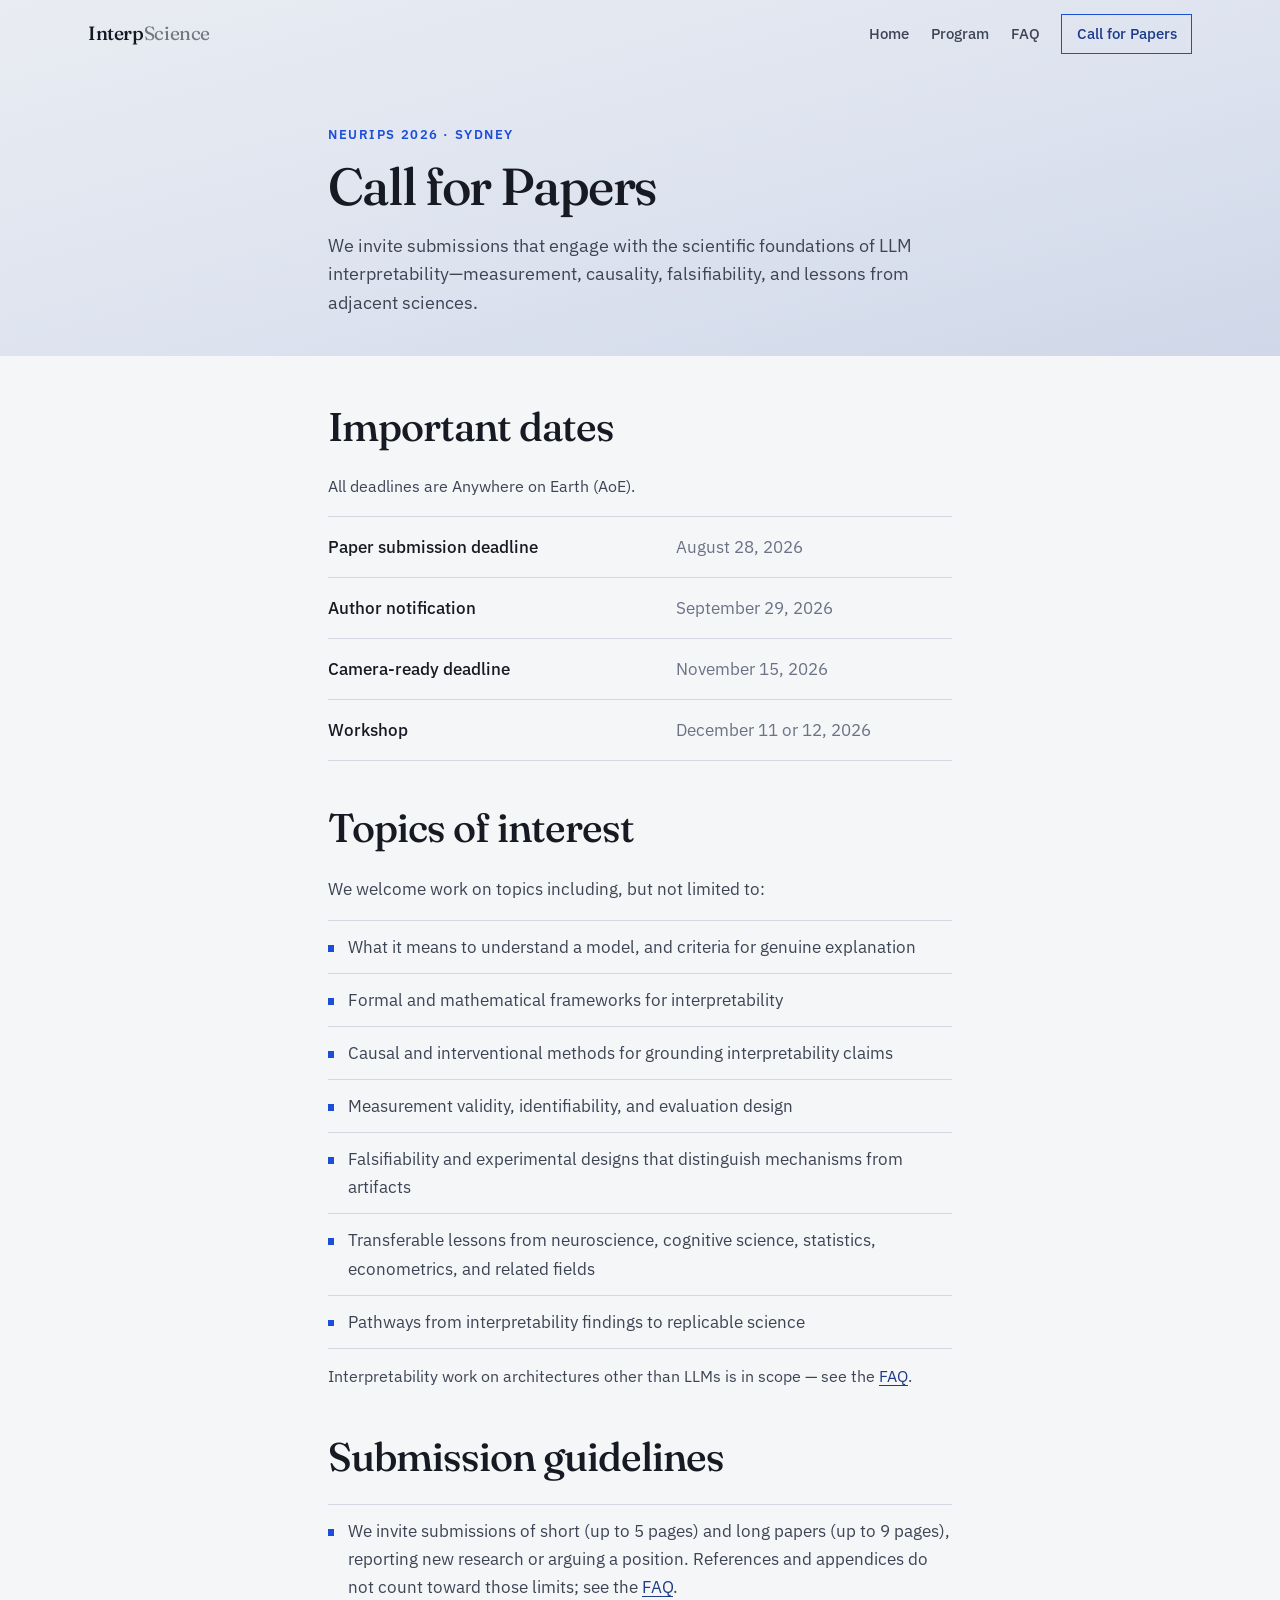
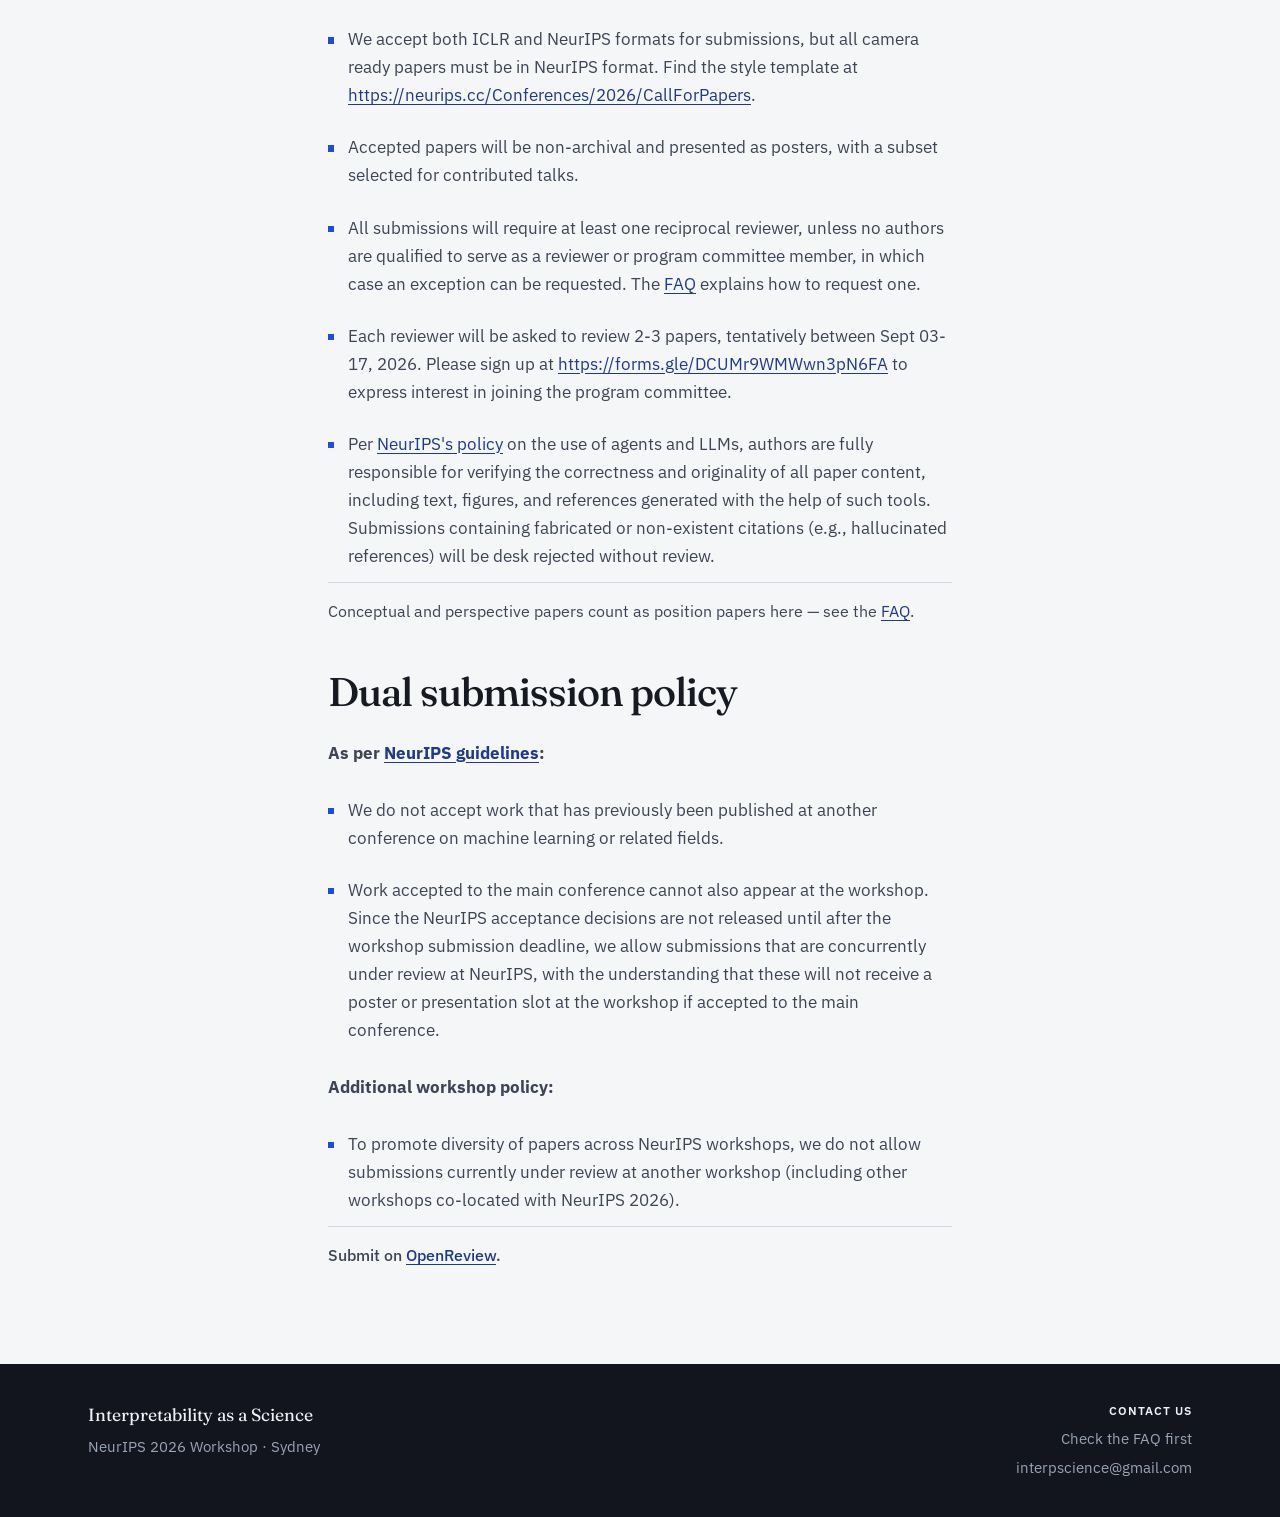
==== cfp.html @ 2ca09cff "Minor formatting fixes" ====
<!DOCTYPE html>
<html lang="en">
<head>
  <meta charset="UTF-8" />
  <meta name="viewport" content="width=device-width, initial-scale=1" />
  <title>Call for Papers · Interpretability as a Science</title>
  <meta name="description" content="Call for papers for the Interpretability as a Science workshop at NeurIPS 2026." />
  <link rel="preconnect" href="https://fonts.googleapis.com" />
  <link rel="preconnect" href="https://fonts.gstatic.com" crossorigin />
  <link href="https://fonts.googleapis.com/css2?family=Fraunces:opsz,wght@9..144,400;9..144,500;9..144,600&family=IBM+Plex+Sans:wght@400;500;600&display=swap" rel="stylesheet" />
  <link rel="stylesheet" href="static/styles.css" />
  <!-- <base href="/InterpScience/"> -->
  <link rel="icon" href="static/favicon.svg" type="image/svg+xml" />
  <link rel="icon" href="static/favicon-32.png" sizes="32x32" type="image/png" />
  <link rel="icon" href="static/favicon-192.png" sizes="192x192" type="image/png" />
  <link rel="apple-touch-icon" href="static/apple-touch-icon.png" />
</head>
<body>
  <a class="skip-link" href="#main">Skip to content</a>

  <header class="site-header is-scrolled" data-header>
    <div class="header-inner">
      <a class="wordmark" href=".">Interp<span>Science</span></a>
      <nav class="nav" aria-label="Primary">
        <a href=".">Home</a>
        <a href="program">Program</a>
        <a href="faq">FAQ</a>
        <a class="nav-cta" href="cfp" aria-current="page">Call for Papers</a>
      </nav>
      <button class="nav-toggle" type="button" aria-expanded="false" aria-controls="mobile-nav" data-nav-toggle>
        <span class="sr-only">Menu</span>
        <span></span><span></span>
      </button>
    </div>
    <nav id="mobile-nav" class="mobile-nav" data-mobile-nav hidden>
      <a href=".">Home</a>
      <a href="program">Program</a>
      <a href="faq">FAQ</a>
      <a href="cfp" aria-current="page">Call for Papers</a>
    </nav>
  </header>

  <main id="main">
    <section class="page-hero">
      <div class="section-inner narrow">
        <p class="eyebrow">NeurIPS 2026 · Sydney</p>
        <h1>Call for Papers</h1>
        <p class="page-lede">
          We invite submissions that engage with the scientific foundations of LLM interpretability—measurement, causality, falsifiability, and lessons from adjacent sciences.
        </p>
      </div>
    </section>

    <section class="section page-section">
      <div class="section-inner narrow">
        <h2>Important dates</h2>
        <p class="note">All deadlines are Anywhere on Earth (AoE).</p>
        <dl class="date-list">
          <div>
            <dt>Paper submission deadline</dt>
            <dd>August 28, 2026</dd>
          </div>
          <div>
            <dt>Author notification</dt>
            <dd>September 29, 2026</dd>
          </div>
          <div>
            <dt>Camera-ready deadline</dt>
            <dd>November 15, 2026</dd>
          </div>
          <div>
            <dt>Workshop</dt>
            <dd>December 11 or 12, 2026</dd>
          </div>
        </dl>

        <h2>Topics of interest</h2>
        <p>We welcome work on topics including, but not limited to:</p>
        <ul class="topic-list">
          <li>What it means to understand a model, and criteria for genuine explanation</li>
          <li>Formal and mathematical frameworks for interpretability</li>
          <li>Causal and interventional methods for grounding interpretability claims</li>
          <li>Measurement validity, identifiability, and evaluation design</li>
          <li>Falsifiability and experimental designs that distinguish mechanisms from artifacts</li>
          <li>Transferable lessons from neuroscience, cognitive science, statistics, econometrics, and related fields</li>
          <li>Pathways from interpretability findings to replicable science</li>
        </ul>
        <p class="note">Interpretability work on architectures other than LLMs is in scope — see the <a href="faq#is-work-on-architectures-other-than-llms-eg-rnns-state-space-models-in-scope">FAQ</a>.</p>

        <h2>Submission guidelines</h2>
        <ul class="submission-guidelines">
          <li>We invite submissions of short (up to 5 pages) and long papers (up to 9 pages), reporting new research or arguing a position. References and appendices do not count toward those limits; see the <a href="faq#do-references-and-appendices-count-toward-the-page-limit">FAQ</a>.</li>
          <li>We accept both ICLR and NeurIPS formats for submissions, but all camera ready papers must be in NeurIPS format. Find the style template at <a href="https://neurips.cc/Conferences/2026/CallForPapers">https://neurips.cc/Conferences/2026/CallForPapers</a>.</li>
          <!-- <li>Per NeurIPS guidelines, we do not accept work that has been previously published in other conferences on machine learning or related fields, including NeurIPS 2026 main conference.</li> -->
          
          <li>Accepted papers will be non-archival and presented as posters, with a subset selected for contributed talks.</li>
          <li>All submissions will require at least one reciprocal reviewer, unless no authors are qualified to serve as a reviewer or program committee member, in which case an exception can be requested. The <a href="faq#how-do-i-request-a-reciprocal-reviewer-exception">FAQ</a> explains how to request one.</li>
          <li>Each reviewer will be asked to review 2-3 papers, tentatively between Sept 03-17, 2026. Please sign up at <a href="https://forms.gle/DCUMr9WMWwn3pN6FA">https://forms.gle/DCUMr9WMWwn3pN6FA</a> to express interest in joining the program committee.</li>
          <li>Per <a href="https://neurips.cc/Conferences/2026/MainTrackHandbook#:~:text=Author%20Use%20of%20Agents%20and%20Large%20Language%20Models%20(LLMs)%C2%A0">NeurIPS's policy</a> on the use of agents and LLMs, authors are fully responsible for verifying the correctness and originality of all paper content, including text, figures, and references generated with the help of such tools. Submissions containing fabricated or non-existent citations (e.g., hallucinated references) will be desk rejected without review.</li>
          
        </ul>
        <p class="note">Conceptual and perspective papers count as position papers here — see the <a href="faq#does-the-workshop-accept-position-papers-or-conceptualperspective-papers">FAQ</a>.</p>
        <h2>Dual submission policy</h2>
        <ul class="submission-guidelines">
          <p><strong>
          As per <a href="https://neurips.cc/Conferences/2026/WorkshopsGuidance#:~:text=Work%20that%20is%20presented%20at%20the%20main%20NeurIPS%20conference%20should%20not%20appear%20in%20a%20workshop%2C%20including%20as%20part%20of%20an%20invited%20talk.%20Organizers%20should%20make%20this%20clear%20in%20their%20calls%20and%20explain%20in%20their%20proposal%20how%20they%20will%20discourage%20the%20presentation%20of%20already%20finalized%20machine%20learning%20work.">NeurIPS guidelines</a>:
          </strong></p>

          <li>We do not accept work that has previously been published at another conference on machine learning or related fields. </li>

          <li>Work accepted to the main conference cannot also appear at the workshop. Since the NeurIPS acceptance decisions are not released until after the workshop submission deadline, we allow submissions that are concurrently under review at NeurIPS, with the understanding that these will not receive a poster or presentation slot at the workshop if accepted to the main conference.</li>
            
          <p><strong>Additional workshop policy:</strong></p>
          <li>To promote diversity of papers across NeurIPS workshops, we do not allow submissions currently under review at another workshop (including other workshops co-located with NeurIPS 2026).</li>

          
        </ul>

        <p class="note-end">Submit on <a href="https://openreview.net/group?id=NeurIPS.cc/2026/Workshop/InterpScience">OpenReview</a>.</p>

        
      </div>

      
    </section>
  </main>

  <footer class="site-footer">
    <div class="footer-inner">
      <div class="footer-left">
        <p class="footer-brand">Interpretability as a Science</p>
        <p>NeurIPS 2026 Workshop · Sydney</p>
      </div>
      <div class="footer-right">
        <p class="footer-contact-label">Contact us</p>
        <p class="footer-contact"><a href="faq">Check the FAQ first</a></p>
        <p class="footer-contact"><a href="mailto:interpscience@gmail.com">interpscience@gmail.com</a></p>
      </div>
    </div>
  </footer>

  <script src="static/script.js"></script>
</body>
</html>
---- static/styles.css ----
:root {
  --ink: #171a22;
  --ink-soft: #3d4454;
  --muted: #6b7285;
  --paper: #f5f6f8;
  --paper-2: #e9ecf2;
  --line: #d3d8e2;
  --accent: #1d4ed8;
  --accent-deep: #1e3a8a;
  --accent-soft: #dbe4ff;
  --hero-text: #141824;
  --header-h: 4.25rem;
  --ease: cubic-bezier(0.22, 1, 0.36, 1);
  --font-display: "Fraunces", Georgia, serif;
  --font-body: "IBM Plex Sans", "Helvetica Neue", sans-serif;
}

*,
*::before,
*::after {
  box-sizing: border-box;
}

html {
  scroll-behavior: smooth;
}

body {
  margin: 0;
  font-family: var(--font-body);
  font-size: 1.0625rem;
  line-height: 1.65;
  color: var(--ink);
  background: var(--paper);
  -webkit-font-smoothing: antialiased;
}

img,
svg {
  display: block;
  max-width: 100%;
}

a {
  color: var(--accent-deep);
  text-underline-offset: 0.18em;
}

a:hover {
  color: var(--accent);
}

.sr-only {
  position: absolute;
  width: 1px;
  height: 1px;
  padding: 0;
  margin: -1px;
  overflow: hidden;
  clip: rect(0, 0, 0, 0);
  border: 0;
}

.skip-link {
  position: absolute;
  left: 1rem;
  top: -3rem;
  z-index: 100;
  padding: 0.6rem 1rem;
  background: var(--ink);
  color: var(--paper);
  text-decoration: none;
}

.skip-link:focus {
  top: 1rem;
}

/* Header */
.site-header {
  position: fixed;
  inset: 0 0 auto;
  z-index: 50;
  height: var(--header-h);
  transition: background 0.35s var(--ease), backdrop-filter 0.35s var(--ease), box-shadow 0.35s var(--ease);
}

.site-header.is-scrolled {
  background: rgba(245, 246, 248, 0.9);
  backdrop-filter: blur(12px);
  box-shadow: 0 1px 0 var(--line);
}

.header-inner {
  max-width: 72rem;
  margin: 0 auto;
  padding: 0 1.5rem;
  height: 100%;
  display: flex;
  align-items: center;
  justify-content: space-between;
  gap: 1.5rem;
}

.wordmark {
  font-family: var(--font-display);
  font-size: 1.2rem;
  font-weight: 500;
  letter-spacing: -0.02em;
  color: var(--hero-text);
  text-decoration: none;
}

.wordmark span {
  font-weight: 400;
  opacity: 0.55;
}

.nav {
  display: none;
  align-items: center;
  gap: 1.35rem;
}

.nav a {
  font-size: 0.92rem;
  font-weight: 500;
  color: var(--ink-soft);
  text-decoration: none;
}

.nav a:hover {
  color: var(--ink);
}

.nav-cta {
  padding: 0.45rem 0.9rem;
  border: 1.5px solid var(--accent);
  color: var(--accent-deep) !important;
}

.nav-cta:hover {
  background: var(--accent-soft);
}

.nav-toggle {
  width: 2.5rem;
  height: 2.5rem;
  border: none;
  background: transparent;
  display: grid;
  place-content: center;
  gap: 6px;
  cursor: pointer;
  padding: 0;
}

.nav-toggle span:not(.sr-only) {
  display: block;
  width: 1.35rem;
  height: 1.5px;
  background: var(--ink);
  transition: transform 0.3s var(--ease);
}

.nav-toggle[aria-expanded="true"] span:nth-child(2) {
  transform: translateY(3.75px) rotate(45deg);
}

.nav-toggle[aria-expanded="true"] span:nth-child(3) {
  transform: translateY(-3.75px) rotate(-45deg);
}

.mobile-nav {
  display: flex;
  flex-direction: column;
  gap: 0.25rem;
  padding: 0.5rem 1.5rem 1.25rem;
  background: rgba(245, 246, 248, 0.97);
  border-bottom: 1px solid var(--line);
}

.mobile-nav[hidden] {
  display: none;
}

.mobile-nav a {
  padding: 0.75rem 0;
  font-weight: 500;
  color: var(--ink);
  text-decoration: none;
  border-bottom: 1px solid var(--paper-2);
}

@media (min-width: 720px) {
  .nav {
    display: flex;
  }

  .nav-toggle,
  .mobile-nav {
    display: none !important;
  }
}

/* Hero */
.hero {
  position: relative;
  min-height: 100svh;
  display: grid;
  align-items: end;
  overflow: hidden;
  color: var(--hero-text);
}

.hero-visual {
  position: absolute;
  inset: 0;
  z-index: 0;
}

.hero-svg {
  width: 100%;
  height: 100%;
  object-fit: cover;
}

.hero-content {
  position: relative;
  z-index: 1;
  max-width: 72rem;
  width: 100%;
  margin: 0 auto;
  padding: calc(var(--header-h) + 4rem) 1.5rem 5rem;
}

@media (min-width: 900px) {
  .hero-content {
    padding-bottom: 6.5rem;
  }
}

.hero-venue {
  margin: 0 0 1rem;
  font-size: 0.95rem;
  font-weight: 500;
  letter-spacing: 0.04em;
  text-transform: uppercase;
  color: var(--accent-deep);
  opacity: 0;
  animation: rise 0.9s var(--ease) 0.15s forwards;
}

.hero h1 {
  margin: 0 0 1.25rem;
  max-width: 14ch;
  font-family: var(--font-display);
  font-size: clamp(2.75rem, 7.5vw, 5.25rem);
  font-weight: 500;
  line-height: 1.05;
  letter-spacing: -0.03em;
  opacity: 0;
  animation: rise 1s var(--ease) 0.28s forwards;
}

.hero-lede {
  margin: 0 0 2rem;
  max-width: 32rem;
  font-size: clamp(1.1rem, 2.2vw, 1.35rem);
  line-height: 1.5;
  color: var(--ink-soft);
  opacity: 0;
  animation: rise 1s var(--ease) 0.42s forwards;
}

.hero-actions {
  display: flex;
  flex-wrap: wrap;
  gap: 0.85rem;
  opacity: 0;
  animation: rise 1s var(--ease) 0.55s forwards;
}

@keyframes rise {
  from {
    opacity: 0;
    transform: translateY(1.25rem);
  }
  to {
    opacity: 1;
    transform: translateY(0);
  }
}

/* Constellation: star-map with stroke-synced node reveal */
.constellation .figure {
  opacity: 0.32;
}

.constellation .figure.faint {
  opacity: 0.16;
}

.constellation .line {
  stroke-dasharray: 400;
  stroke-dashoffset: 400;
}

.nodes .node {
  opacity: 0;
  transform-box: fill-box;
  transform-origin: center;
  transform: scale(0.55);
  transition:
    opacity 0.25s var(--ease),
    transform 0.35s var(--ease);
}

.nodes .node.is-visible {
  opacity: 0.9;
  transform: scale(0.9);
}

.nodes .node.is-visible.is-traveling {
  opacity: 1;
  transform: scale(0.75);
  transition: opacity 0.15s var(--ease);
}

.nodes .node.is-visible:not(.is-traveling) {
  opacity: 0.88;
  transform: scale(1);
}

.nodes .node.field.is-visible {
  opacity: 0.4;
  transform: scale(1);
}

/* Buttons */
.btn {
  display: inline-flex;
  align-items: center;
  justify-content: center;
  padding: 0.85rem 1.35rem;
  font-family: var(--font-body);
  font-size: 0.98rem;
  font-weight: 500;
  text-decoration: none;
  border: 1.5px solid transparent;
  transition: background 0.25s var(--ease), color 0.25s var(--ease), border-color 0.25s var(--ease);
}

.btn-primary {
  background: var(--accent);
  color: #f8faff;
}

.btn-primary:hover {
  background: var(--accent-deep);
  color: #f8faff;
}

.btn-ghost {
  background: transparent;
  border-color: var(--ink);
  color: var(--ink);
}

.btn-ghost:hover {
  background: rgba(23, 26, 34, 0.06);
  color: var(--ink);
}

/* Sections */
.section {
  padding: 5rem 0;
}

.section-inner {
  max-width: 72rem;
  margin: 0 auto;
  padding: 0 1.5rem;
}

.section-inner.narrow {
  max-width: 42rem;
}

.section h2 {
  margin: 0 0 1.5rem;
  font-family: var(--font-display);
  font-size: clamp(1.85rem, 3.5vw, 2.5rem);
  font-weight: 500;
  line-height: 1.15;
  letter-spacing: -0.025em;
}

.section h2.subhead {
  margin-top: 3.25rem;
  font-size: clamp(1.4rem, 2.6vw, 1.75rem);
}

.about {
  background: var(--paper);
}

.about p {
  color: var(--ink-soft);
  margin: 0 0 1.15rem;
}

.focus-list {
  margin: 1.25rem 0 0;
  padding: 0;
  list-style: none;
}

.focus-list li {
  position: relative;
  padding: 0.85rem 0 0.85rem 1.25rem;
  border-top: 1px solid var(--line);
  color: var(--ink);
}

.focus-list li:last-child {
  border-bottom: 1px solid var(--line);
}

.focus-list li::before {
  content: "";
  position: absolute;
  left: 0;
  top: 1.25rem;
  width: 0.45rem;
  height: 0.45rem;
  background: var(--accent);
}

/* People grids */
.speakers {
  background: var(--paper-2);
}

.organizers {
  background: var(--paper);
}

.organizers a {
  text-decoration: none;
  color: inherit;
}

.person-grid {
  list-style: none;
  margin: 0;
  padding: 0;
  display: grid;
  grid-template-columns: repeat(2, 1fr);
  gap: 2rem 1.25rem;
}

@media (min-width: 640px) {
  .person-grid {
    grid-template-columns: repeat(3, 1fr);
    gap: 2.25rem 1.5rem;
  }
}

@media (min-width: 960px) {
  .person-grid {
    grid-template-columns: repeat(4, 1fr);
  }
}

.person-grid li {
  text-align: center;
}

.person-grid img {
  width: 7.5rem;
  height: 7.5rem;
  margin: 0 auto 0.9rem;
  border-radius: 50%;
  object-fit: cover;
  background: var(--accent-soft);
}

@media (min-width: 640px) {
  .person-grid img {
    width: 8.5rem;
    height: 8.5rem;
  }
}

.person-grid h3 {
  margin: 0 0 0.25rem;
  font-family: var(--font-display);
  font-size: 1.05rem;
  font-weight: 500;
  letter-spacing: -0.01em;
}

.person-grid p {
  margin: 0;
  font-size: 0.9rem;
  color: var(--muted);
  line-height: 1.4;
}

/* Subpages */
.page-hero {
  padding: calc(var(--header-h) + 3.5rem) 0 2.5rem;
  background:
    linear-gradient(165deg, #e9ecf2 0%, #dde3ef 55%, #cfd7e8 100%);
}

.page-hero h1 {
  margin: 0 0 1rem;
  font-family: var(--font-display);
  font-size: clamp(2.25rem, 5vw, 3.25rem);
  font-weight: 500;
  letter-spacing: -0.03em;
  line-height: 1.1;
}

.page-lede {
  margin: 0;
  font-size: 1.15rem;
  line-height: 1.55;
  color: var(--ink-soft);
}

.eyebrow {
  margin: 0 0 0.75rem;
  font-size: 0.82rem;
  font-weight: 600;
  letter-spacing: 0.12em;
  text-transform: uppercase;
  color: var(--accent);
}

.page-section {
  padding-top: 3rem;
}

.page-section h2 {
  margin-top: 2.75rem;
}

.page-section h2:first-of-type {
  margin-top: 0;
}

.page-section p {
  color: var(--ink-soft);
}

.date-list {
  margin: 0 0 0.5rem;
  padding: 0;
}

.date-list > div {
  display: grid;
  grid-template-columns: 1fr;
  gap: 0.2rem;
  padding: 1rem 0;
  border-top: 1px solid var(--line);
}

.date-list > div:last-child {
  border-bottom: 1px solid var(--line);
}

@media (min-width: 560px) {
  .date-list > div {
    grid-template-columns: 1.2fr 1fr;
    gap: 1rem;
    align-items: baseline;
  }
}

.date-list dt {
  font-weight: 500;
  color: var(--ink);
}

.date-list dd {
  margin: 0;
  color: var(--muted);
}

.topic-list {
  margin: 1rem 0 0;
  padding: 0;
  list-style: none;
}

.topic-list li {
  position: relative;
  padding: 0.75rem 0 0.75rem 1.25rem;
  border-top: 1px solid var(--line);
  color: var(--ink-soft);
}

.topic-list li:last-child {
  border-bottom: 1px solid var(--line);
}

.topic-list li::before {
  content: "";
  position: absolute;
  left: 0;
  top: 1.5rem;
  width: 0.4rem;
  height: 0.4rem;
  background: var(--accent);
}

.submission-guidelines {
  margin: 1rem 0 0;
  padding: 0;
  list-style: none;
}

.submission-guidelines li {
  position: relative;
  padding: 0.75rem 0 0.75rem 1.25rem;
  color: var(--ink-soft);
}

.submission-guidelines li:first-child {
  border-top: 1px solid var(--line);
}

.submission-guidelines li::before {
  content: "";
  position: absolute;
  left: 0;
  top: 1.5rem;
  width: 0.4rem;
  height: 0.4rem;
  background: var(--accent);
}

.submission-guidelines li:last-child {
  border-bottom: 1px solid var(--line);
}

.cfp-header {
  padding: 0 0 1.75rem 0;
  border-bottom: 1px solid var(--line);
}

.note {
  /* margin-top: 1.5rem; */
  /* padding: 0.5rem 0; */
  /* border-top: 1px solid var(--line); */
  font-size: 0.98rem;
  color: var(--muted);
}

.note-end {
  /* margin-top: 1.5rem; */
  /* padding: 0.5rem 0; */
  /* border-top: 1px solid var(--line); */
  font-size: 0.98rem;
  /* color: var(--muted); */
  font-weight: 500;
  color: var(--ink);
}

/* Schedule table */
.schedule-wrap {
  max-width: 52rem;
}

.schedule-note {
  margin: 0 0 2rem;
  font-size: 0.95rem;
  color: var(--muted);
}

.table-scroll {
  width: 100%;
  overflow-x: auto;
}

.schedule-table {
  width: 100%;
  border-collapse: collapse;
  font-size: 1rem;
}

.schedule-table th,
.schedule-table td {
  padding: 0.9rem 1rem;
  text-align: left;
  vertical-align: top;
  border-bottom: 1px solid var(--line);
}

.schedule-table th {
  font-size: 0.82rem;
  font-weight: 600;
  letter-spacing: 0.06em;
  text-transform: uppercase;
  color: var(--muted);
  border-bottom: 2px solid var(--line);
}

.schedule-table td:first-child {
  width: 9.5rem;
  white-space: nowrap;
  font-variant-numeric: tabular-nums;
  font-weight: 500;
  color: var(--ink-soft);
}

.schedule-table td:last-child {
  color: var(--ink);
}

.schedule-table tbody tr:hover td {
  background: rgba(29, 78, 216, 0.04);
}

.schedule-table .row-break td {
  color: var(--muted);
  font-style: normal;
  background: rgba(23, 26, 34, 0.03);
}

.schedule-table .row-break td:last-child {
  color: var(--muted);
}

.schedule-table strong {
  font-weight: 600;
}

.breakout-list {
  margin: 0.45rem 0 0;
  padding: 0 0 0 1.1rem;
  color: var(--ink-soft);
  font-size: 0.95rem;
}

.breakout-list li {
  margin: 0.15rem 0;
}

.nav a[aria-current="page"] {
  color: var(--ink);
}

/* Footer */
.site-footer {
  padding: 2.25rem 0;
  background: #12151e;
  color: #9aa3b5;
}

.footer-inner {
  max-width: 72rem;
  margin: 0 auto;
  padding: 0 1.5rem;
  display: flex;
  justify-content: space-between;
  align-items: flex-start;
  gap: 1.5rem;
  flex-wrap: wrap;
}

.footer-left,
.footer-right {
  min-width: 0;
}

.footer-right {
  margin-left: auto;
  text-align: right;
}

.footer-brand {
  margin: 0 0 0.35rem;
  font-family: var(--font-display);
  font-size: 1.1rem;
  color: #eef1f7;
}

.footer-contact-label {
  margin: 0 0 0.2rem;
  font-size: 0.78rem;
  font-weight: 600;
  letter-spacing: 0.08em;
  text-transform: uppercase;
  color: #eef1f7;
}

.footer-contact {
  margin: 0;
  font-size: 0.92rem;
  color: #9aa3b5;
}

.footer-contact a {
  color: #9aa3b5;
  text-decoration: none;
}

.site-footer p {
  margin: 0 0 0.35rem;
}

.site-footer p:last-child {
  margin: 0;
  font-size: 0.92rem;
}

/* Reveal on scroll */
[data-reveal] {
  opacity: 0;
  transform: translateY(1.75rem);
  transition: opacity 0.85s var(--ease), transform 0.85s var(--ease);
}

[data-reveal].is-visible {
  opacity: 1;
  transform: translateY(0);
}

@media (prefers-reduced-motion: reduce) {
  html {
    scroll-behavior: auto;
  }

  .hero-venue,
  .hero h1,
  .hero-lede,
  .hero-actions,
  .nodes .node,
  [data-reveal] {
    animation: none !important;
    opacity: 1 !important;
    transform: none !important;
    transition: none !important;
  }

  .constellation .line {
    stroke-dasharray: none !important;
    stroke-dashoffset: 0 !important;
  }

  .constellation .figure {
    opacity: 0.32 !important;
  }

  .constellation .figure.faint {
    opacity: 0.16 !important;
  }

  .nodes .node.field {
    opacity: 0.4 !important;
  }
}

@media (max-width: 560px) {
  .schedule-table th,
  .schedule-table td {
    padding: 0.75rem 0.65rem;
  }

  .schedule-table td:first-child {
    width: auto;
    white-space: normal;
    font-size: 0.9rem;
  }
}
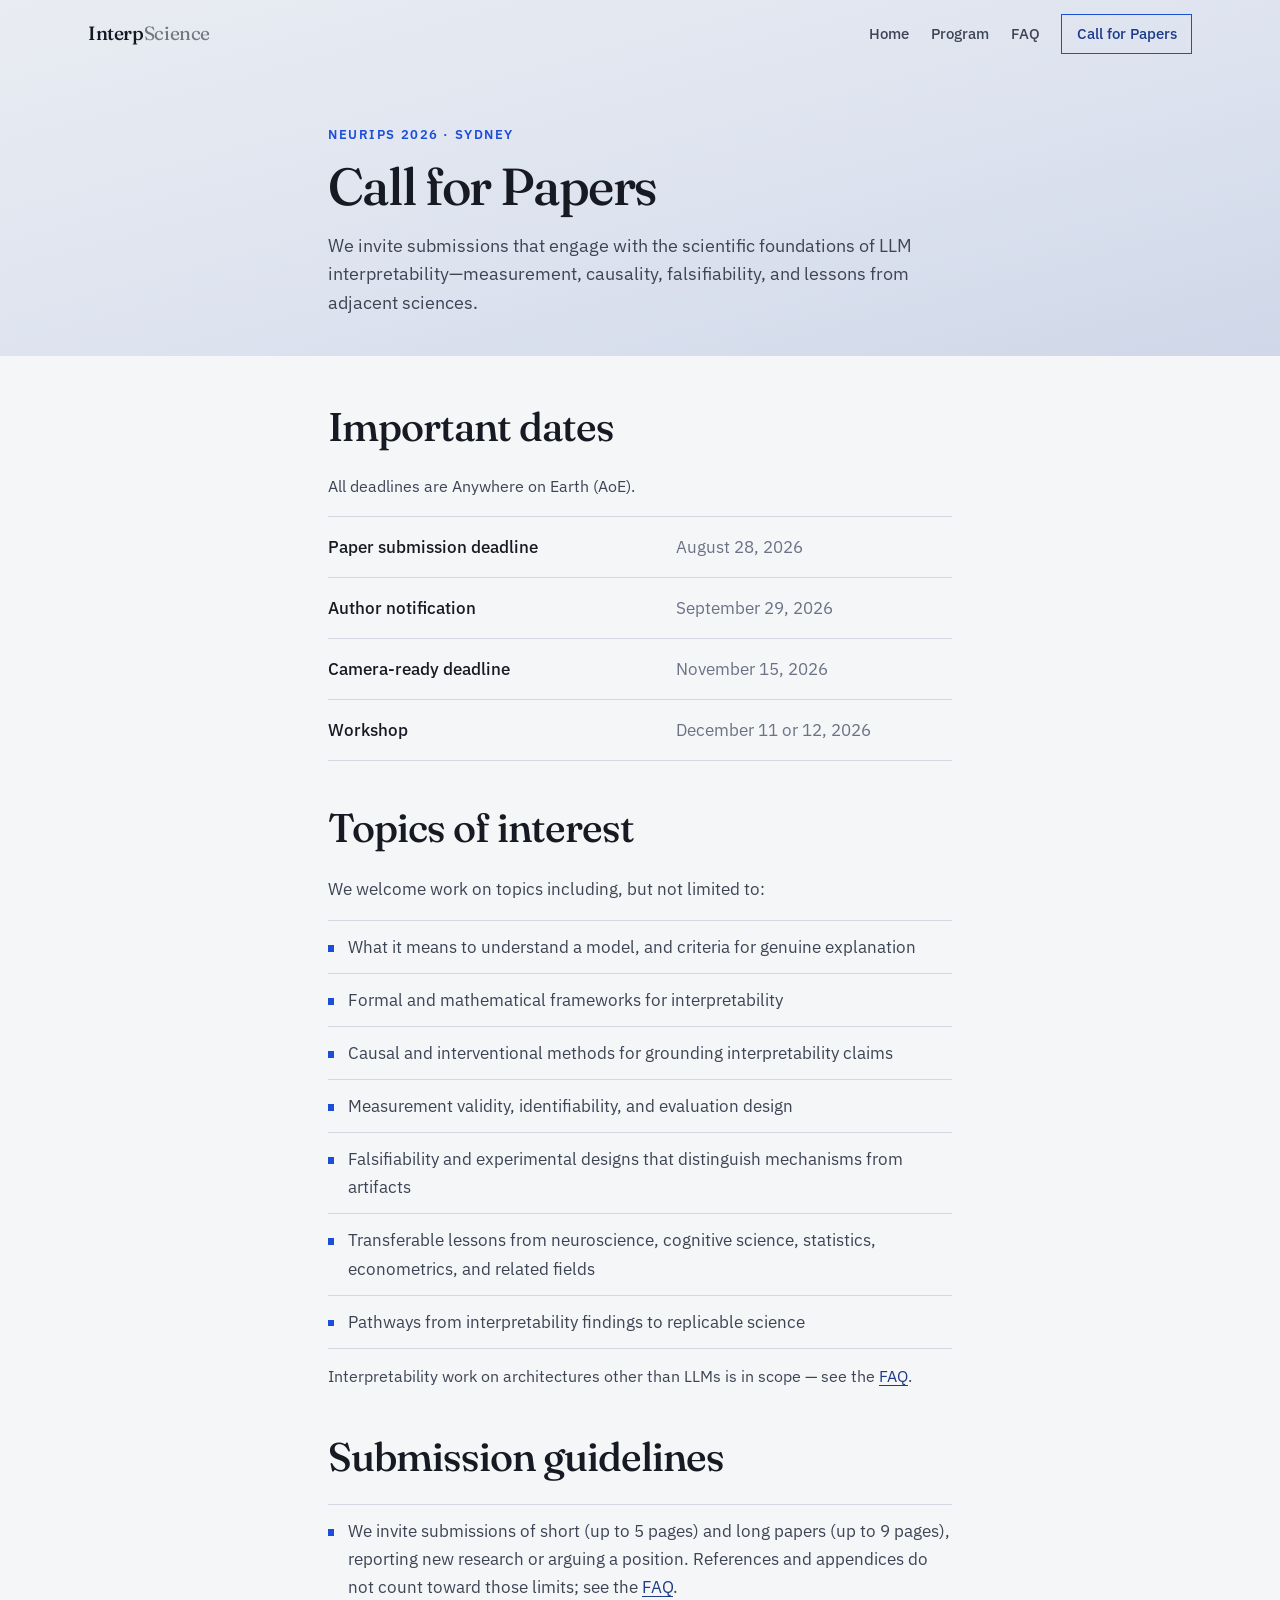
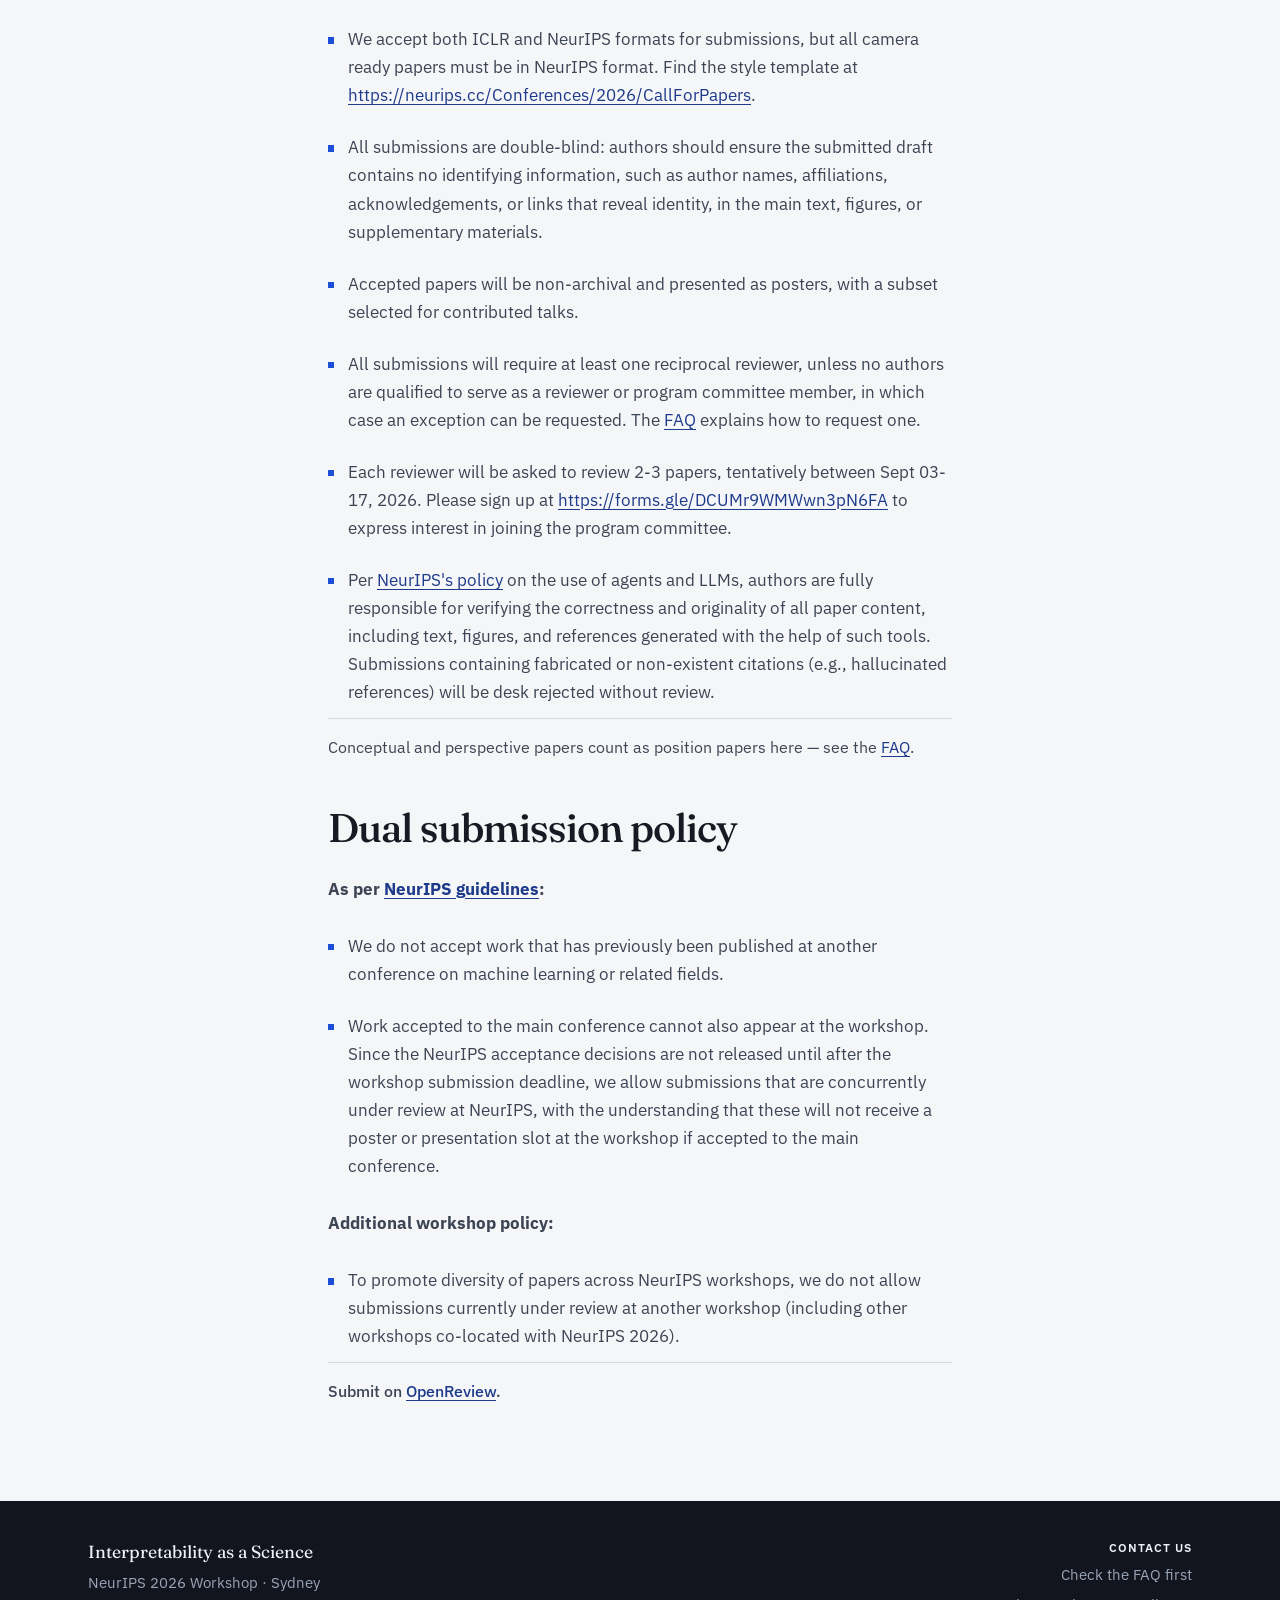
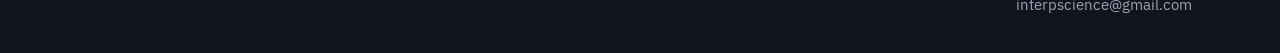
==== commit 9bcc95ba: "Update CFP with anonymization clarification" ====
--- a/cfp.html
+++ b/cfp.html
@@ -91,8 +91,8 @@
         <ul class="submission-guidelines">
           <li>We invite submissions of short (up to 5 pages) and long papers (up to 9 pages), reporting new research or arguing a position. References and appendices do not count toward those limits; see the <a href="faq#do-references-and-appendices-count-toward-the-page-limit">FAQ</a>.</li>
           <li>We accept both ICLR and NeurIPS formats for submissions, but all camera ready papers must be in NeurIPS format. Find the style template at <a href="https://neurips.cc/Conferences/2026/CallForPapers">https://neurips.cc/Conferences/2026/CallForPapers</a>.</li>
+          <li>All submissions are double-blind: authors should ensure the submitted draft contains no identifying information, such as author names, affiliations, acknowledgements, or links that reveal identity, in the main text, figures, or supplementary materials.</li>
           <!-- <li>Per NeurIPS guidelines, we do not accept work that has been previously published in other conferences on machine learning or related fields, including NeurIPS 2026 main conference.</li> -->
-          
           <li>Accepted papers will be non-archival and presented as posters, with a subset selected for contributed talks.</li>
           <li>All submissions will require at least one reciprocal reviewer, unless no authors are qualified to serve as a reviewer or program committee member, in which case an exception can be requested. The <a href="faq#how-do-i-request-a-reciprocal-reviewer-exception">FAQ</a> explains how to request one.</li>
           <li>Each reviewer will be asked to review 2-3 papers, tentatively between Sept 03-17, 2026. Please sign up at <a href="https://forms.gle/DCUMr9WMWwn3pN6FA">https://forms.gle/DCUMr9WMWwn3pN6FA</a> to express interest in joining the program committee.</li>
--- a/static/styles.css
+++ b/static/styles.css
@@ -451,6 +451,11 @@
   color: inherit;
 }
 
+.speakers a {
+  text-decoration: none;
+  color: inherit;
+}
+
 .person-grid {
   list-style: none;
   margin: 0;
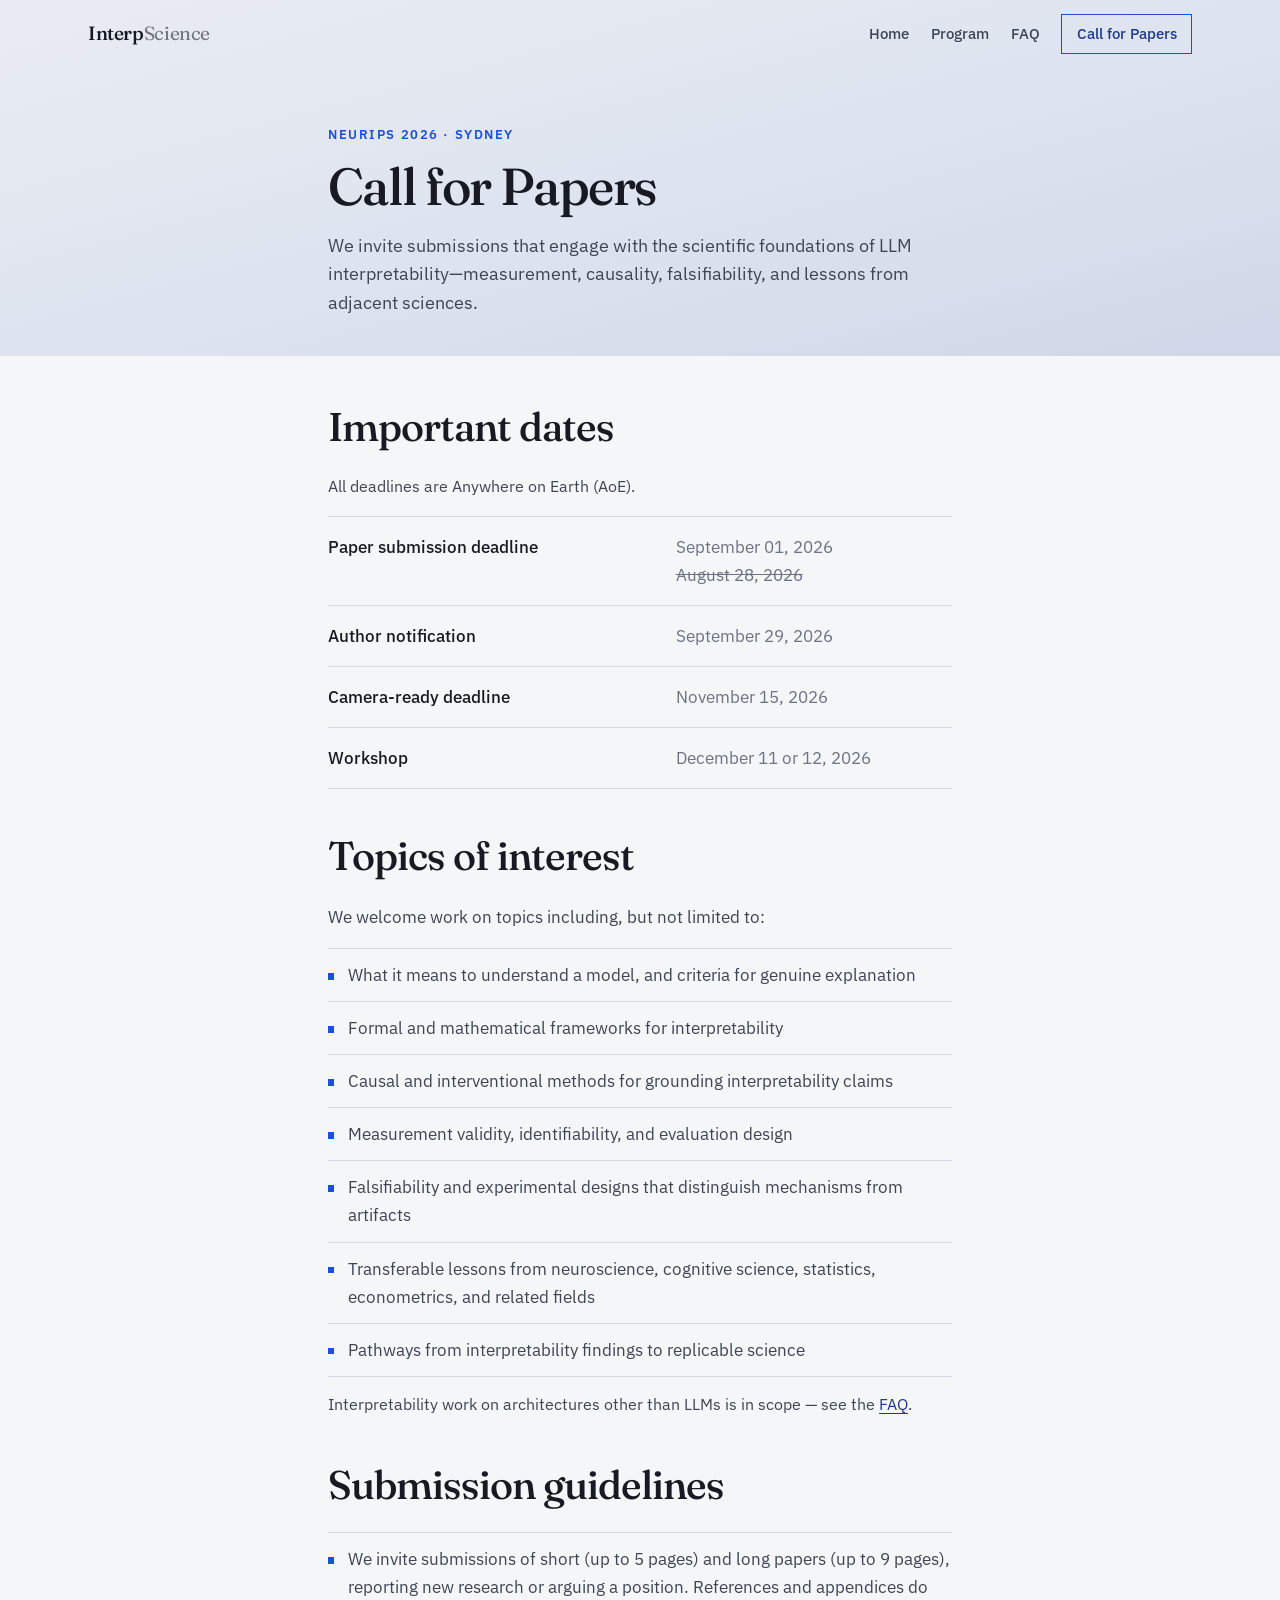
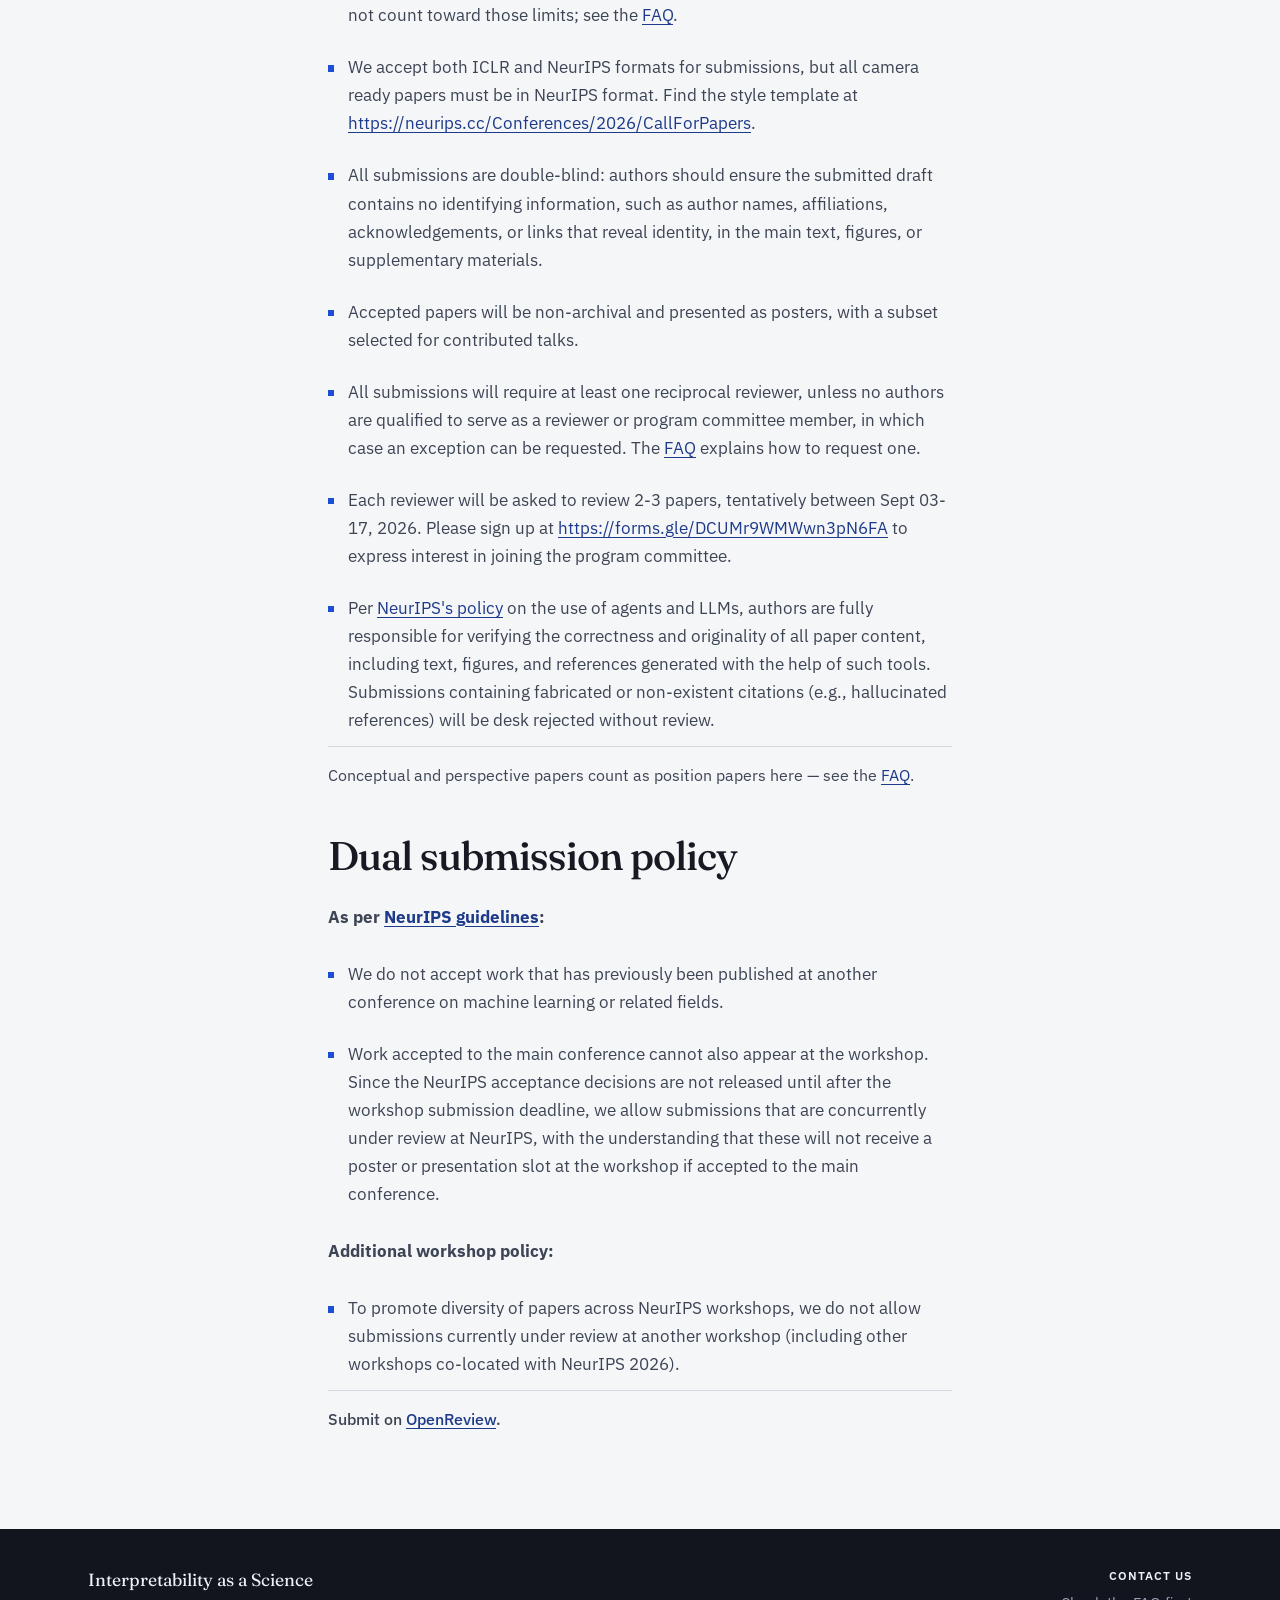
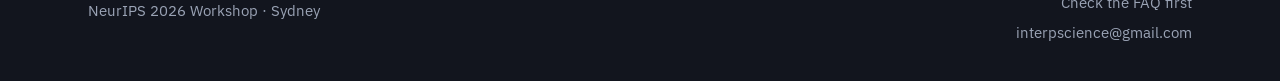
==== commit 14f94f08: "Update deadline" ====
--- a/cfp.html
+++ b/cfp.html
@@ -58,7 +58,7 @@
         <dl class="date-list">
           <div>
             <dt>Paper submission deadline</dt>
-            <dd>August 28, 2026</dd>
+            <dd>September 01, 2026 <br><s>August 28, 2026 </s> </dd>
           </div>
           <div>
             <dt>Author notification</dt>
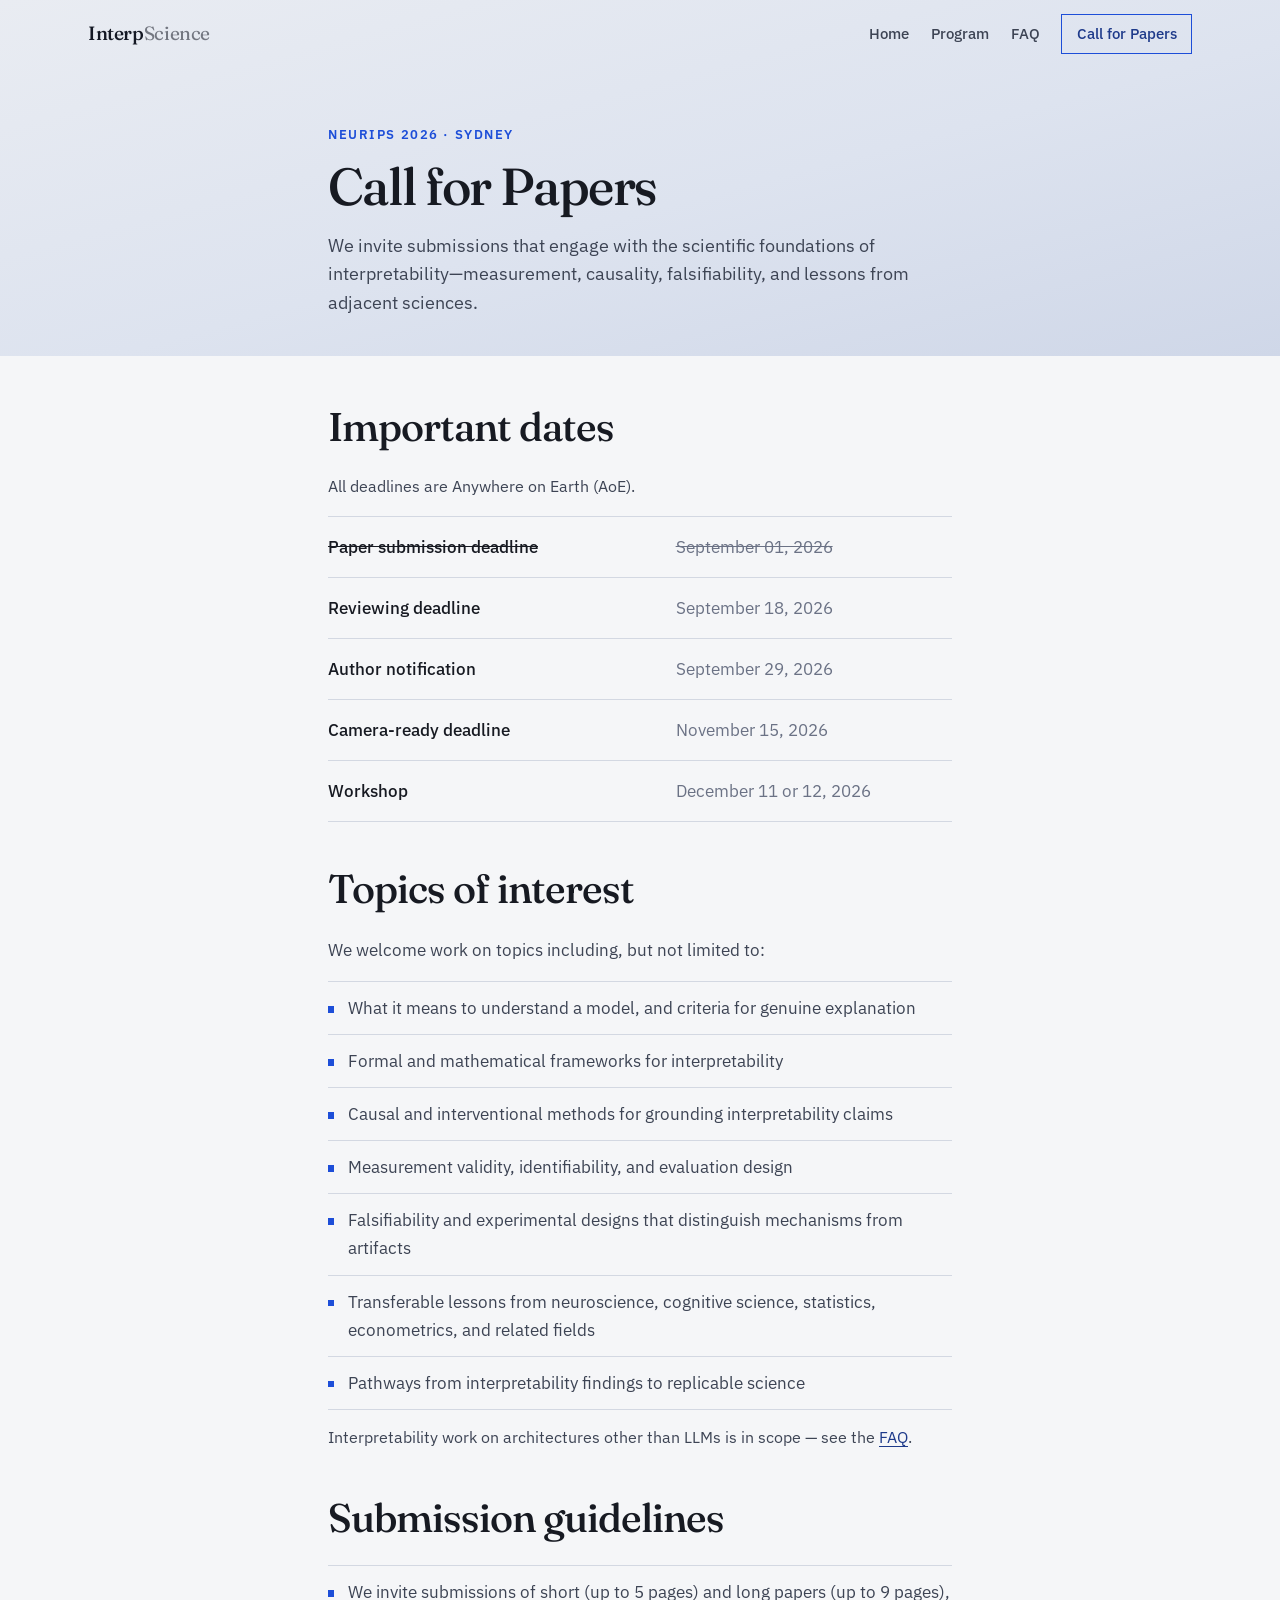
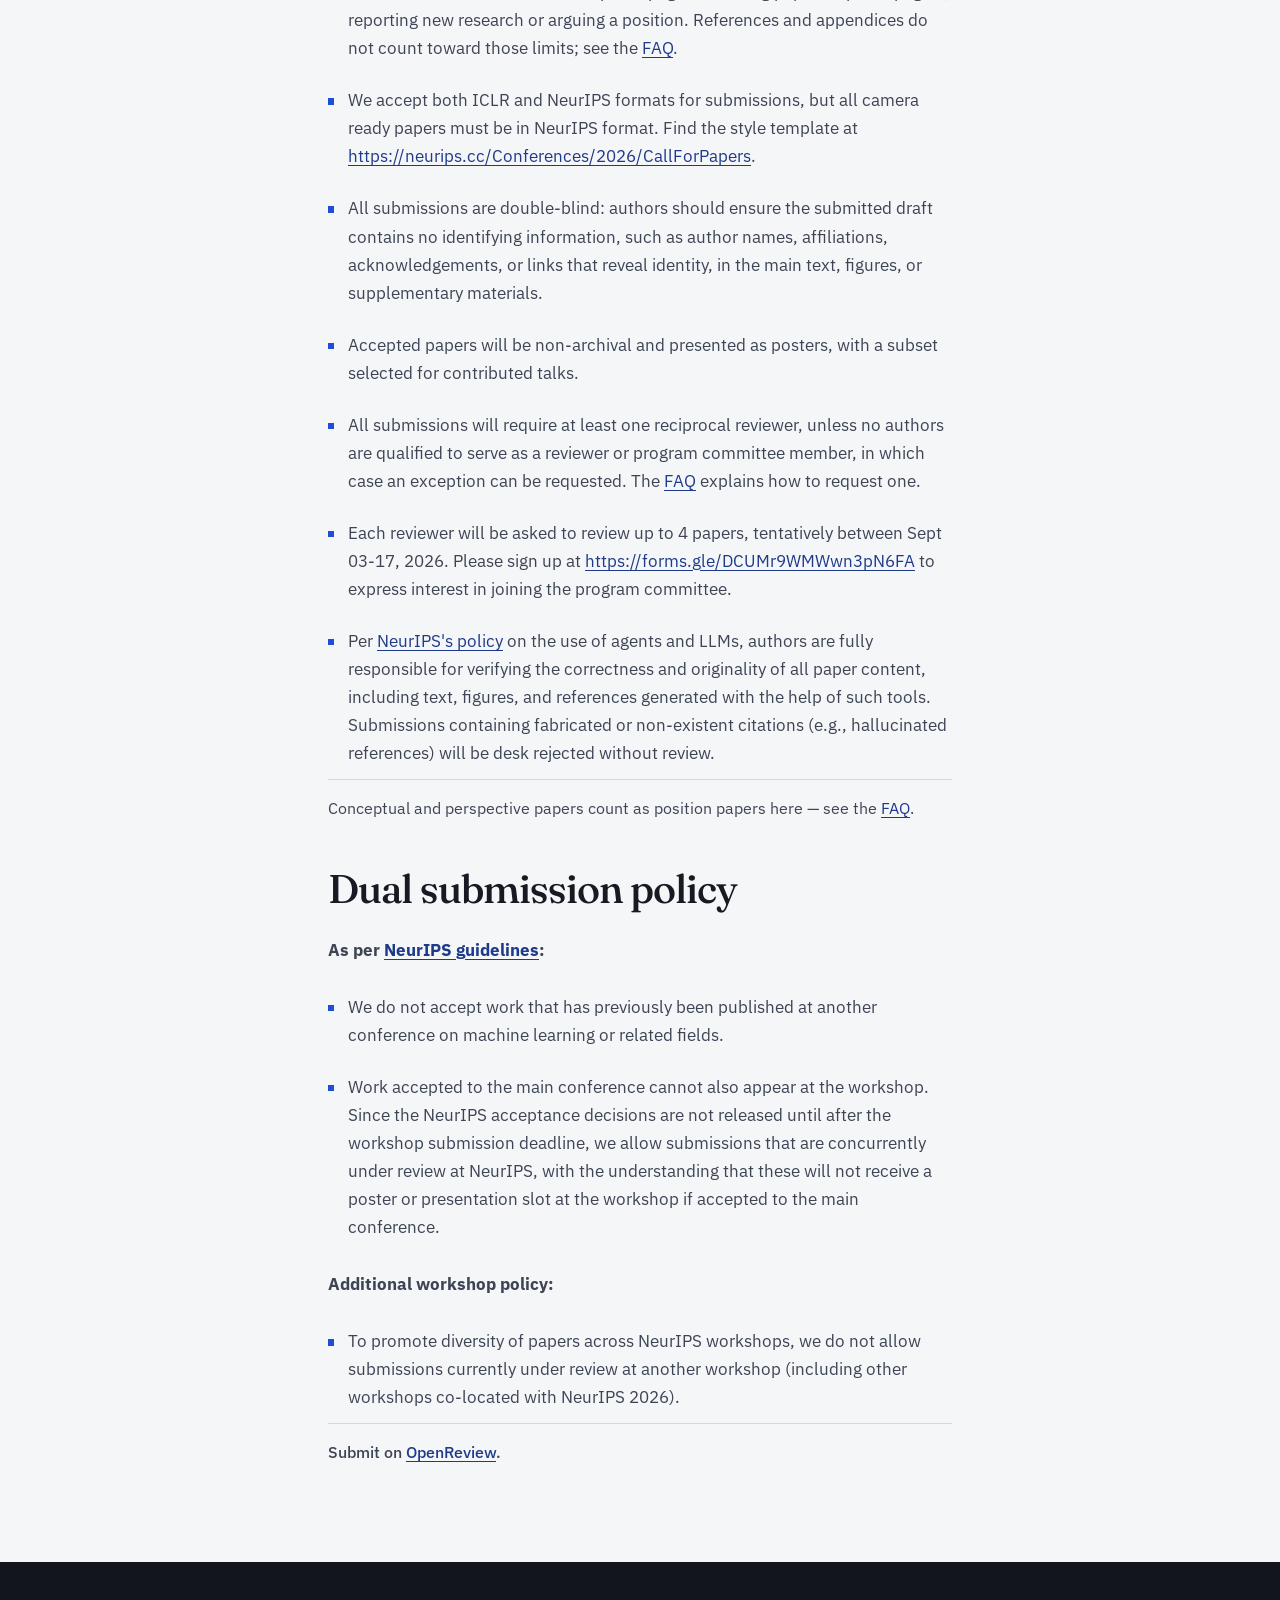
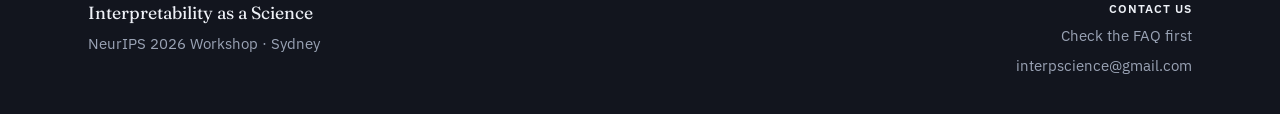
==== commit ec011c3b: "Update speaker, deadlines, FAQ" ====
--- a/cfp.html
+++ b/cfp.html
@@ -46,7 +46,7 @@
         <p class="eyebrow">NeurIPS 2026 · Sydney</p>
         <h1>Call for Papers</h1>
         <p class="page-lede">
-          We invite submissions that engage with the scientific foundations of LLM interpretability—measurement, causality, falsifiability, and lessons from adjacent sciences.
+          We invite submissions that engage with the scientific foundations of interpretability—measurement, causality, falsifiability, and lessons from adjacent sciences.
         </p>
       </div>
     </section>
@@ -57,8 +57,12 @@
         <p class="note">All deadlines are Anywhere on Earth (AoE).</p>
         <dl class="date-list">
           <div>
-            <dt>Paper submission deadline</dt>
-            <dd>September 01, 2026 <br><s>August 28, 2026 </s> </dd>
+            <dt><s>Paper submission deadline</s></dt>
+            <dd><s>September 01, 2026</s></dd>
+          </div>
+          <div>
+            <dt>Reviewing deadline</dt>
+            <dd>September 18, 2026</dd>
           </div>
           <div>
             <dt>Author notification</dt>
@@ -95,7 +99,7 @@
           <!-- <li>Per NeurIPS guidelines, we do not accept work that has been previously published in other conferences on machine learning or related fields, including NeurIPS 2026 main conference.</li> -->
           <li>Accepted papers will be non-archival and presented as posters, with a subset selected for contributed talks.</li>
           <li>All submissions will require at least one reciprocal reviewer, unless no authors are qualified to serve as a reviewer or program committee member, in which case an exception can be requested. The <a href="faq#how-do-i-request-a-reciprocal-reviewer-exception">FAQ</a> explains how to request one.</li>
-          <li>Each reviewer will be asked to review 2-3 papers, tentatively between Sept 03-17, 2026. Please sign up at <a href="https://forms.gle/DCUMr9WMWwn3pN6FA">https://forms.gle/DCUMr9WMWwn3pN6FA</a> to express interest in joining the program committee.</li>
+          <li>Each reviewer will be asked to review up to 4 papers, tentatively between Sept 03-17, 2026. Please sign up at <a href="https://forms.gle/DCUMr9WMWwn3pN6FA">https://forms.gle/DCUMr9WMWwn3pN6FA</a> to express interest in joining the program committee.</li>
           <li>Per <a href="https://neurips.cc/Conferences/2026/MainTrackHandbook#:~:text=Author%20Use%20of%20Agents%20and%20Large%20Language%20Models%20(LLMs)%C2%A0">NeurIPS's policy</a> on the use of agents and LLMs, authors are fully responsible for verifying the correctness and originality of all paper content, including text, figures, and references generated with the help of such tools. Submissions containing fabricated or non-existent citations (e.g., hallucinated references) will be desk rejected without review.</li>
           
         </ul>
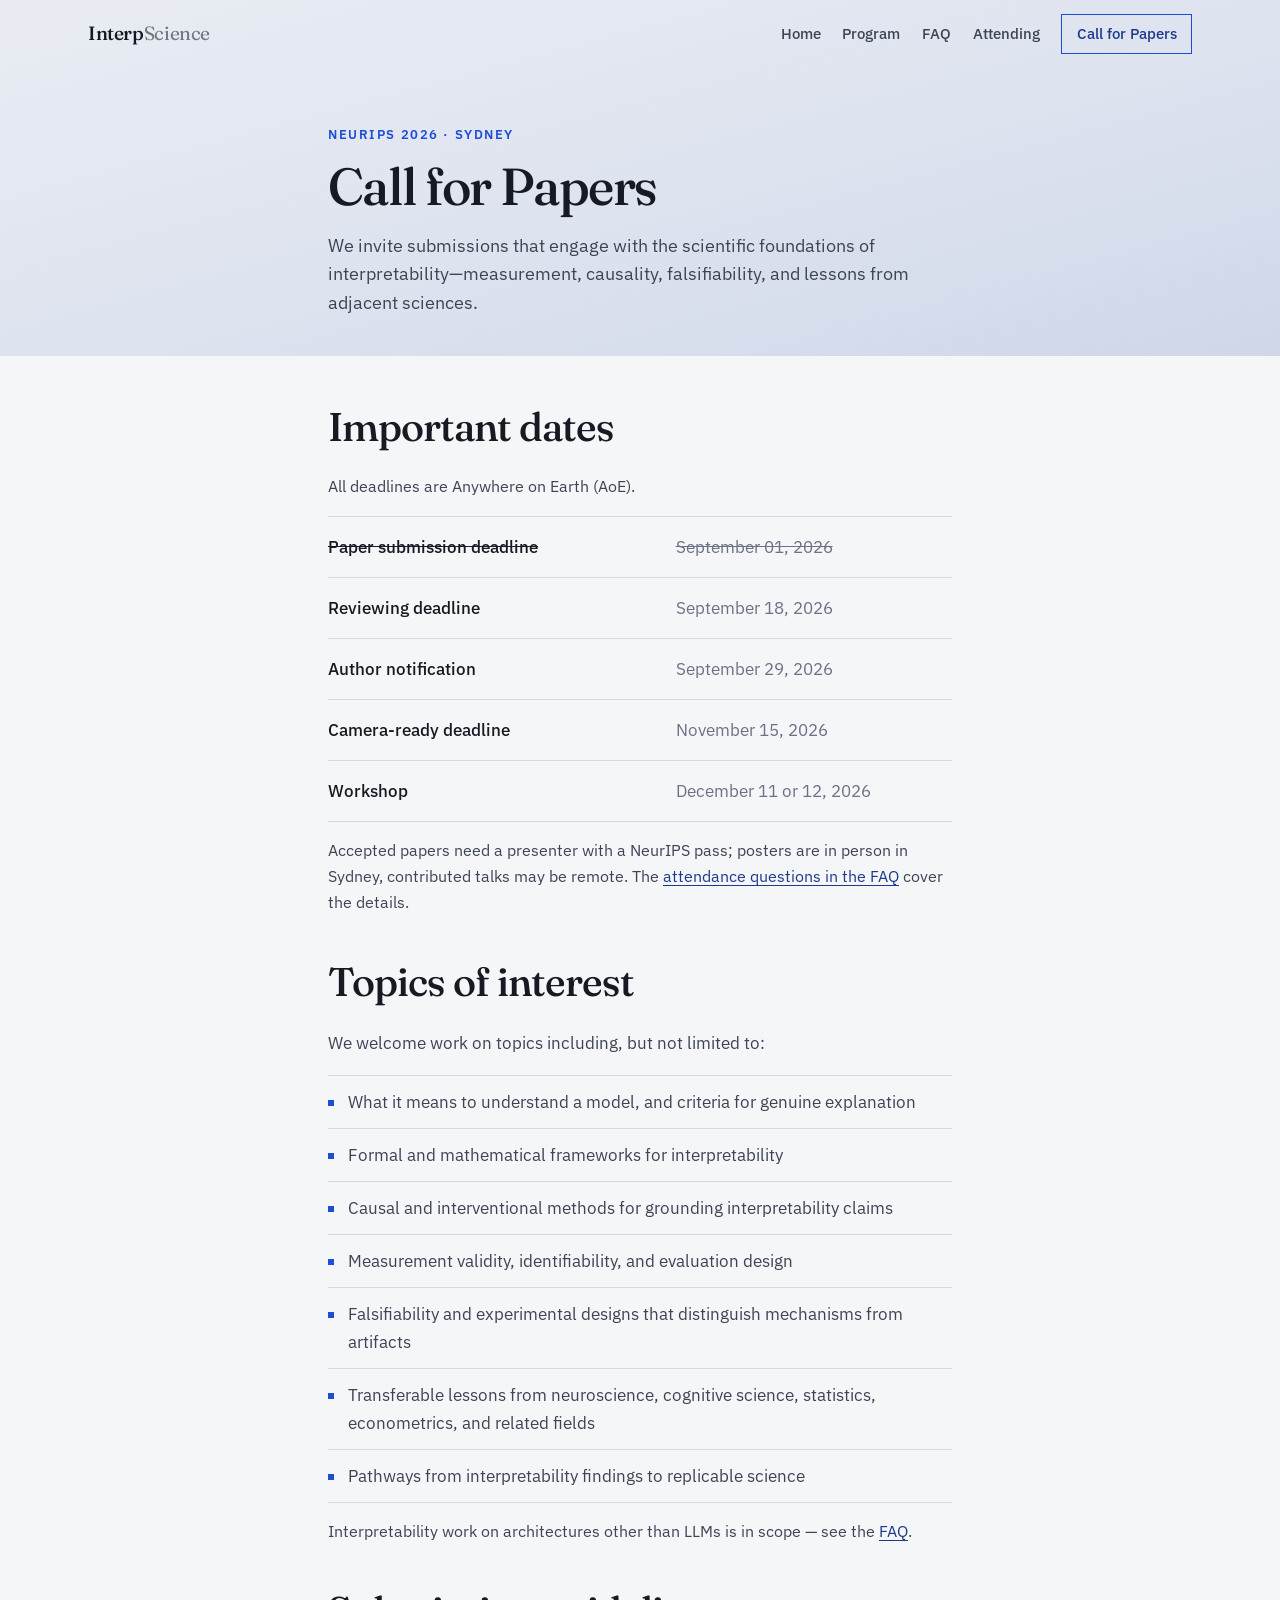
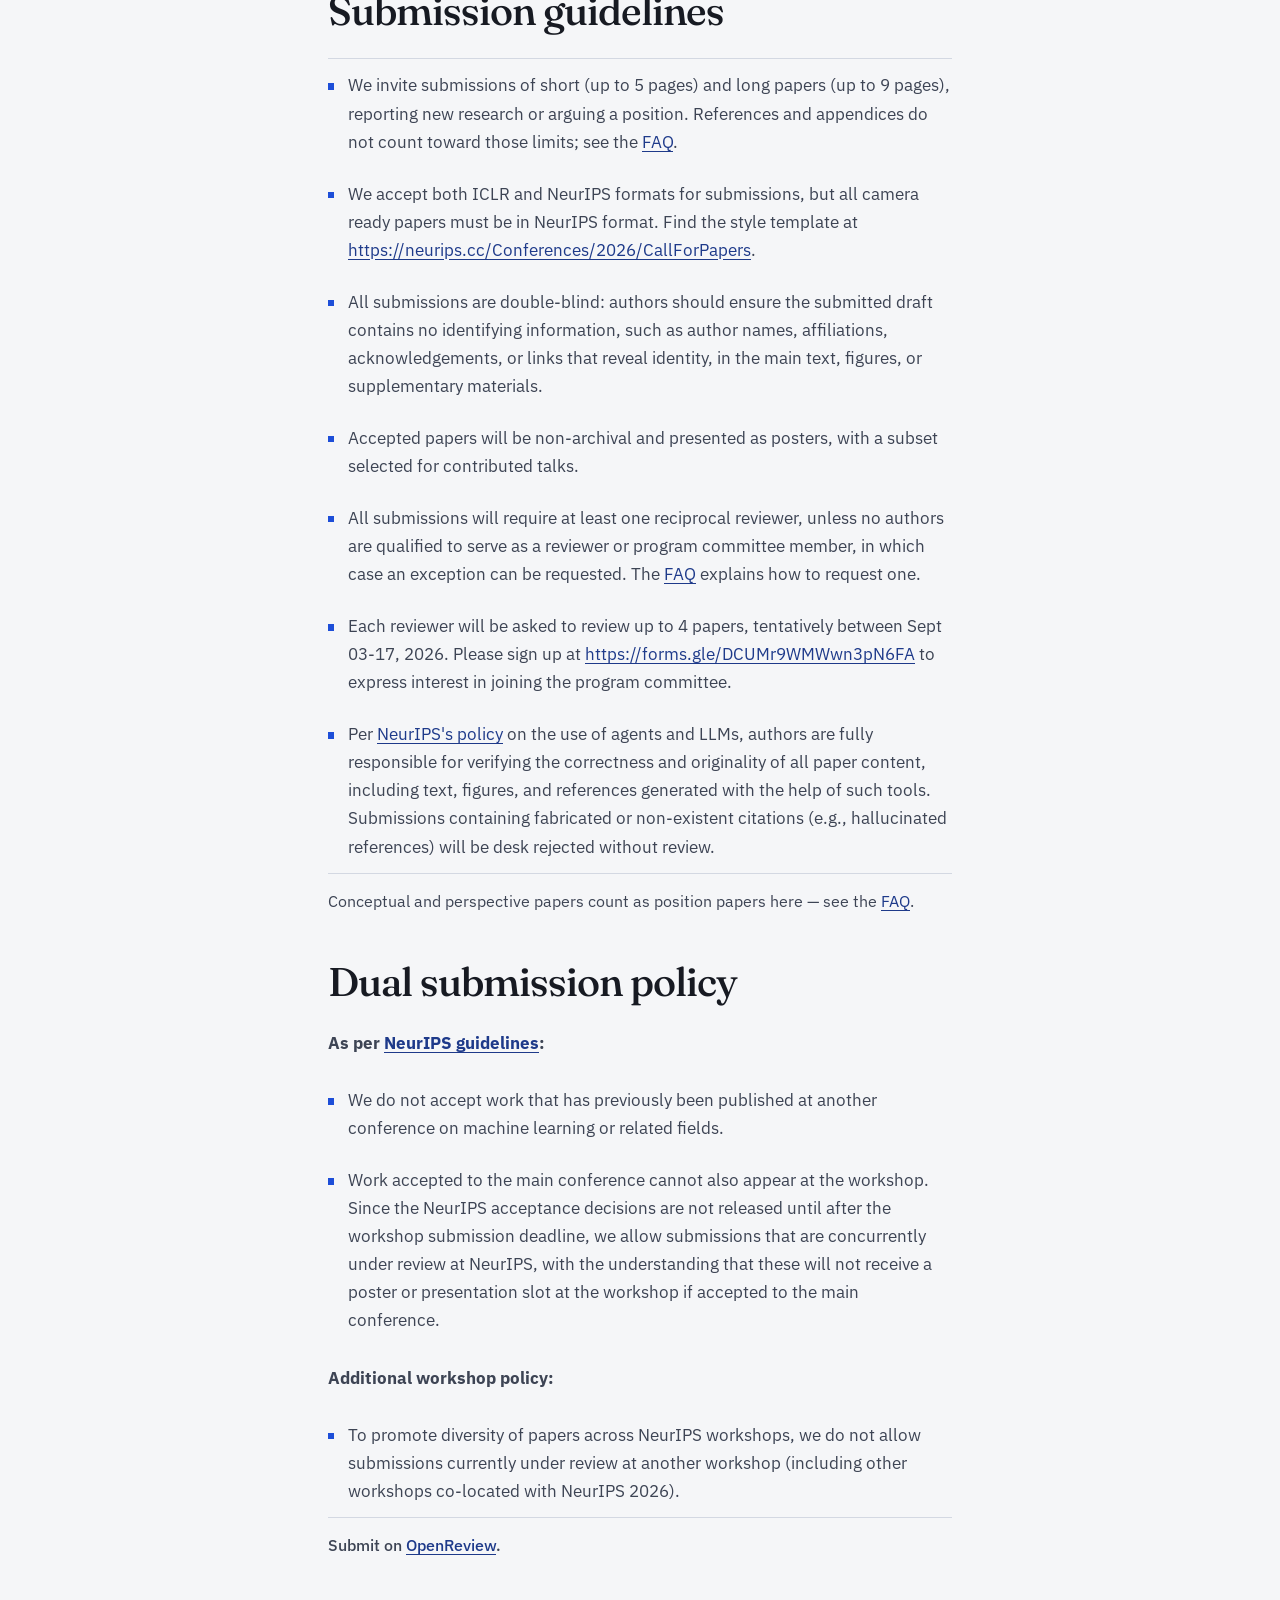
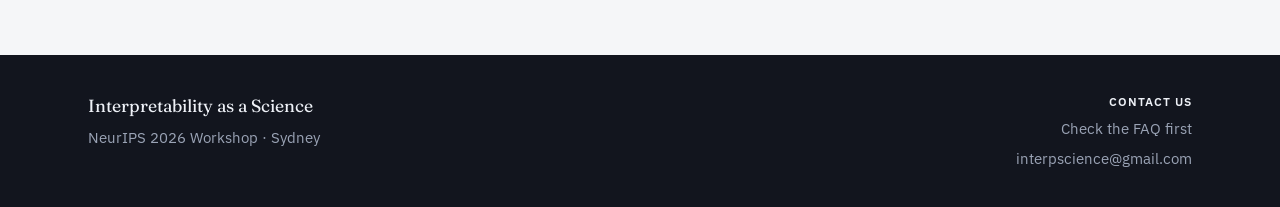
==== commit a92259a3: "feat(faq): attendance and registration answers, grouped FAQ, Attending nav link Authors keep asking " ====
--- a/cfp.html
+++ b/cfp.html
@@ -8,7 +8,7 @@
   <link rel="preconnect" href="https://fonts.googleapis.com" />
   <link rel="preconnect" href="https://fonts.gstatic.com" crossorigin />
   <link href="https://fonts.googleapis.com/css2?family=Fraunces:opsz,wght@9..144,400;9..144,500;9..144,600&family=IBM+Plex+Sans:wght@400;500;600&display=swap" rel="stylesheet" />
-  <link rel="stylesheet" href="static/styles.css" />
+  <link rel="stylesheet" href="static/styles.css?v=5" />
   <!-- <base href="/InterpScience/"> -->
   <link rel="icon" href="static/favicon.svg" type="image/svg+xml" />
   <link rel="icon" href="static/favicon-32.png" sizes="32x32" type="image/png" />
@@ -25,6 +25,7 @@
         <a href=".">Home</a>
         <a href="program">Program</a>
         <a href="faq">FAQ</a>
+        <a href="faq#attending-and-presenting">Attending</a>
         <a class="nav-cta" href="cfp" aria-current="page">Call for Papers</a>
       </nav>
       <button class="nav-toggle" type="button" aria-expanded="false" aria-controls="mobile-nav" data-nav-toggle>
@@ -36,6 +37,7 @@
       <a href=".">Home</a>
       <a href="program">Program</a>
       <a href="faq">FAQ</a>
+      <a href="faq#attending-and-presenting">Attending</a>
       <a href="cfp" aria-current="page">Call for Papers</a>
     </nav>
   </header>
@@ -77,6 +79,7 @@
             <dd>December 11 or 12, 2026</dd>
           </div>
         </dl>
+        <p class="note">Accepted papers need a presenter with a NeurIPS pass; posters are in person in Sydney, contributed talks may be remote. The <a href="faq#attending-and-presenting">attendance questions in the FAQ</a> cover the details.</p>
 
         <h2>Topics of interest</h2>
         <p>We welcome work on topics including, but not limited to:</p>
--- a/static/styles.css
+++ b/static/styles.css
@@ -561,6 +561,64 @@
   color: var(--ink-soft);
 }
 
+/* FAQ: sections are small uppercase labels, questions carry the display face
+   the page used for them before sections existed. */
+.faq-jump {
+  display: flex;
+  flex-wrap: wrap;
+  gap: 0.4rem 1.1rem;
+  margin: 0 0 2.5rem;
+  padding: 0 0 1.25rem;
+  border-bottom: 1px solid var(--line);
+  font-size: 0.92rem;
+}
+
+.faq-jump span {
+  color: var(--muted);
+}
+
+.faq-jump a {
+  font-weight: 500;
+  color: var(--accent-deep);
+  text-decoration: none;
+}
+
+.faq-jump a:hover {
+  text-decoration: underline;
+}
+
+.page-section h2.faq-section {
+  margin: 3.5rem 0 1.5rem;
+  padding-top: 2rem;
+  border-top: 1px solid var(--line);
+  font-family: var(--font-body);
+  font-size: 0.82rem;
+  font-weight: 600;
+  letter-spacing: 0.12em;
+  text-transform: uppercase;
+  color: var(--accent);
+}
+
+.page-section .faq-jump + h2.faq-section,
+.page-section h2.faq-section:first-child {
+  margin-top: 0;
+  padding-top: 0;
+  border-top: 0;
+}
+
+.page-section h3 {
+  margin: 2.75rem 0 1.5rem;
+  font-family: var(--font-display);
+  font-size: clamp(1.85rem, 3.5vw, 2.5rem);
+  font-weight: 500;
+  line-height: 1.15;
+  letter-spacing: -0.025em;
+}
+
+.page-section h2.faq-section + h3 {
+  margin-top: 0;
+}
+
 .date-list {
   margin: 0 0 0.5rem;
   padding: 0;
